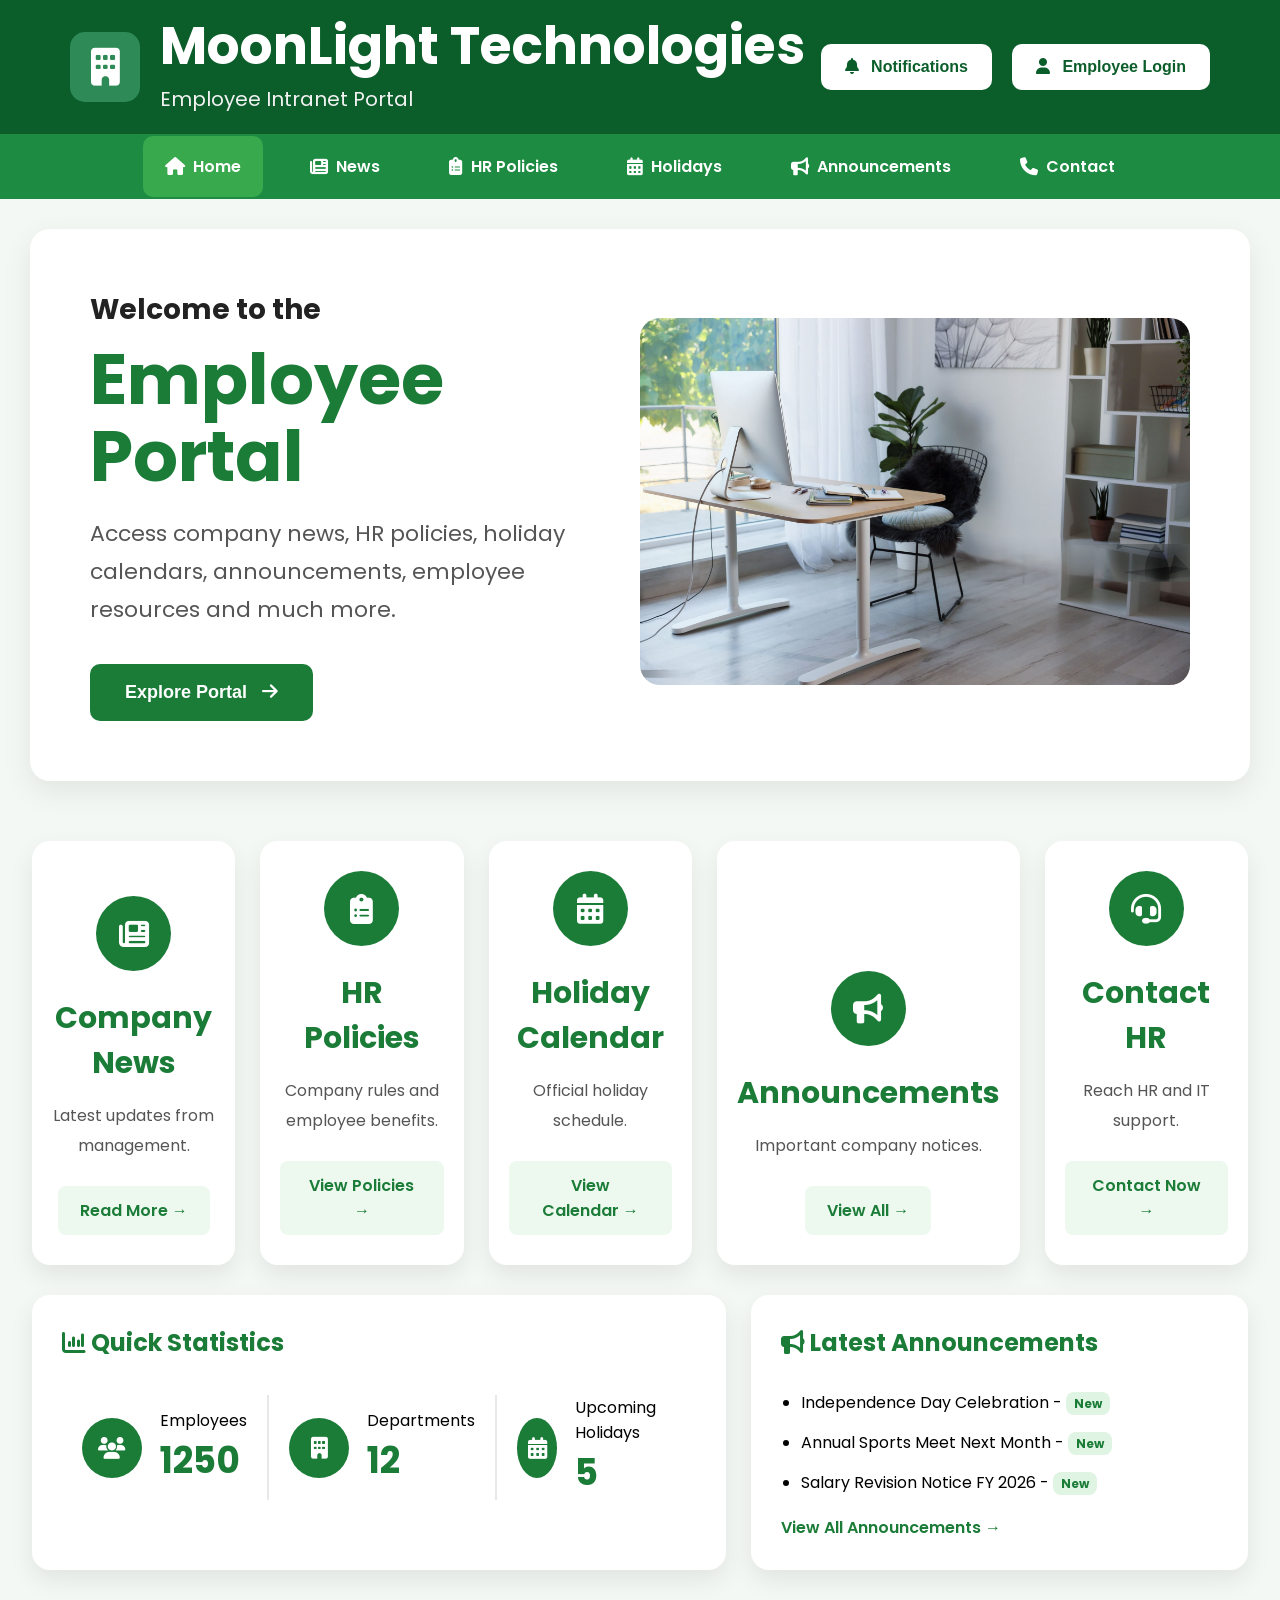
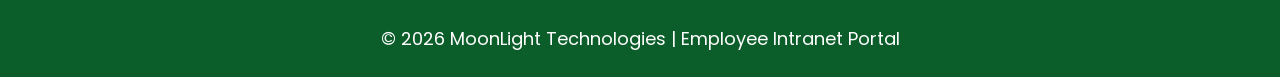
==== index.html @ 5ea3ad2a "Initial Employee Intranet Portal" ====
<!DOCTYPE html>
<html lang="en">

<head>

    <meta charset="UTF-8">

    <meta name="viewport" content="width=device-width, initial-scale=1.0">

    <title>MoonLight Technologies | Employee Intranet Portal</title>

    <!-- Font Awesome -->
    <link rel="stylesheet"
        href="https://cdnjs.cloudflare.com/ajax/libs/font-awesome/6.7.2/css/all.min.css">

    <!-- Google Font -->
    <link rel="preconnect" href="https://fonts.googleapis.com">

    <link rel="preconnect" href="https://fonts.gstatic.com" crossorigin>

    <link href="https://fonts.googleapis.com/css2?family=Poppins:wght@300;400;500;600;700&display=swap"
        rel="stylesheet">

    <link rel="stylesheet" href="css/style.css">

    <link rel="stylesheet" href="css/responsive.css">

</head>

<body>
<header>

    <div class="header-container">

        <div class="logo-section">

            <div class="logo">
                <i class="fa-solid fa-building"></i>
            </div>

            <div class="company-details">
                <h1>MoonLight Technologies</h1>
                <p>Employee Intranet Portal</p>
            </div>

        </div>

        <div class="header-buttons">

            <button class="notify-btn">
                <i class="fa-solid fa-bell"></i>
                Notifications
            </button>

            <button class="login-btn">
                <i class="fa-solid fa-user"></i>
                Employee Login
            </button>

        </div>

    </div>

</header>
<nav>

    <ul>

        <li class="active">
            <a href="index.html">
                <i class="fa-solid fa-house"></i>
                Home
            </a>
        </li>

        <li>
            <a href="news.html">
                <i class="fa-solid fa-newspaper"></i>
                News
            </a>
        </li>

        <li>
            <a href="hr.html">
                <i class="fa-solid fa-clipboard-list"></i>
                HR Policies
            </a>
        </li>

        <li>
            <a href="holidays.html">
                <i class="fa-solid fa-calendar-days"></i>
                Holidays
            </a>
        </li>

        <li>
            <a href="announcements.html">
                <i class="fa-solid fa-bullhorn"></i>
                Announcements
            </a>
        </li>

        <li>
            <a href="contact.html">
                <i class="fa-solid fa-phone"></i>
                Contact
            </a>
        </li>

    </ul>

</nav>
<section class="hero">

    <div class="hero-content">

        <div class="hero-left">

            <h2>Welcome to the</h2>

            <h1>Employee Portal</h1>

            <p>
                Access company news, HR policies,
                holiday calendars, announcements,
                employee resources and much more.
            </p>

            <button class="hero-btn">

                Explore Portal

                <i class="fa-solid fa-arrow-right"></i>

            </button>

        </div>

        <div class="hero-right">

            <img src="images/hero-banner.jpg" alt="Office">

        </div>

    </div>

</section>
<section class="features">

    <div class="feature-card">

        <div class="feature-icon">
            <i class="fa-solid fa-newspaper"></i>
        </div>

        <h3>Company News</h3>

        <p>Latest updates from management.</p>

        <a href="news.html">Read More →</a>

    </div>

    <div class="feature-card">

        <div class="feature-icon">
            <i class="fa-solid fa-clipboard-list"></i>
        </div>

        <h3>HR Policies</h3>

        <p>Company rules and employee benefits.</p>

        <a href="hr.html">View Policies →</a>

    </div>

    <div class="feature-card">

        <div class="feature-icon">
            <i class="fa-solid fa-calendar-days"></i>
        </div>

        <h3>Holiday Calendar</h3>

        <p>Official holiday schedule.</p>

        <a href="holidays.html">View Calendar →</a>

    </div>

    <div class="feature-card">

        <div class="feature-icon">
            <i class="fa-solid fa-bullhorn"></i>
        </div>

        <h3>Announcements</h3>

        <p>Important company notices.</p>

        <a href="announcements.html">View All →</a>

    </div>

    <div class="feature-card">

        <div class="feature-icon">
            <i class="fa-solid fa-headset"></i>
        </div>

        <h3>Contact HR</h3>

        <p>Reach HR and IT support.</p>

        <a href="contact.html">Contact Now →</a>

    </div>

</section>
<section class="bottom-section">

    <div class="stats">

        <h2>
            <i class="fa-solid fa-chart-column"></i>
            Quick Statistics
        </h2>

        <div class="stats-grid">

            <div class="stat-box">

                <i class="fa-solid fa-users"></i>

                <div>

                    <p>Employees</p>

                    <h3>1250</h3>

                </div>

            </div>

            <div class="stat-box">

                <i class="fa-solid fa-building"></i>

                <div>

                    <p>Departments</p>

                    <h3>12</h3>

                </div>

            </div>

            <div class="stat-box">

                <i class="fa-solid fa-calendar-days"></i>

                <div>

                    <p>Upcoming Holidays</p>

                    <h3>5</h3>

                </div>

            </div>

        </div>

    </div>

    <div class="announcements-box">

        <h2>

            <i class="fa-solid fa-bullhorn"></i>

            Latest Announcements

        </h2>

        <ul>

            <li>Independence Day Celebration - <span>New</span></li>

            <li>Annual Sports Meet Next Month - <span>New</span></li>

            <li>Salary Revision Notice FY 2026 - <span>New</span></li>

        </ul>

        <a href="announcements.html">

            View All Announcements →

        </a>

    </div>

</section>
<footer>

    <p>

        © 2026 MoonLight Technologies | Employee Intranet Portal

    </p>

</footer>
</body>

</html>
---- css/style.css ----
/* ==========================
   RESET
========================== */

*{
    margin:0;
    padding:0;
    box-sizing:border-box;
}

body{
    font-family:'Poppins',sans-serif;
    background:#f4f8f4;
}

/* ==========================
   HEADER
========================== */

header{

    background:#0b5d2a;

    padding:20px 70px;

    color:white;

}

.header-container{

    display:flex;

    justify-content:space-between;

    align-items:center;

}

.logo-section{

    display:flex;

    align-items:center;

    gap:20px;

}

.logo{

    width:70px;

    height:70px;

    background:#2e8b57;

    border-radius:15px;

    display:flex;

    justify-content:center;

    align-items:center;

    font-size:38px;

    color:white;

}

.company-details h1{

    font-size:52px;

    font-weight:700;

    line-height:1;

}

.company-details p{

    font-size:20px;

    margin-top:12px;

    color:#f2f2f2;

}

.header-buttons{

    display:flex;

    gap:20px;

}

.header-buttons button{

    padding:14px 24px;

    border:none;

    border-radius:10px;

    background:white;

    color:#0b5d2a;

    font-size:16px;

    font-weight:600;

    cursor:pointer;

    transition:.3s;

}

.header-buttons button:hover{

    transform:translateY(-2px);

    box-shadow:0 10px 20px rgba(0,0,0,.15);

}

.header-buttons i{

    margin-right:8px;

}
/* ==========================
   NAVBAR
========================== */

nav{

    background:#1d8c42;

    height:65px;

    display:flex;

    justify-content:center;

    align-items:center;

}

nav ul{

    display:flex;

    list-style:none;

    gap:25px;

}

nav ul li{

    border-radius:10px;

    transition:.3s;

}

nav ul li a{

    display:flex;

    align-items:center;

    gap:8px;

    text-decoration:none;

    color:white;

    font-weight:600;

    padding:18px 22px;

}

nav ul li:hover{

    background:#2ea84d;

}

.active{

    background:#39a94d;

}

nav i{

    font-size:18px;

}
/* ==========================
   HERO SECTION
========================== */

.hero{

    padding:30px;

}

.hero-content{

    background:white;

    border-radius:20px;

    box-shadow:0 10px 30px rgba(0,0,0,.08);

    display:flex;

    justify-content:space-between;

    align-items:center;

    padding:60px;

}

.hero-left{

    width:45%;

}

.hero-left h2{

    font-size:28px;

    color:#222;

}

.hero-left h1{

    font-size:70px;

    color:#1b7c38;

    margin:10px 0 20px;

    line-height:1.1;

}

.hero-left p{

    font-size:22px;

    line-height:38px;

    color:#555;

    margin-bottom:35px;

}

.hero-btn{

    background:#1b7c38;

    color:white;

    border:none;

    padding:18px 35px;

    border-radius:10px;

    font-size:18px;

    font-weight:600;

    cursor:pointer;

    transition:.3s;

}

.hero-btn:hover{

    background:#14652d;

    transform:translateY(-3px);

}

.hero-btn i{

    margin-left:10px;

}

.hero-right{

    width:50%;

}

.hero-right img{

    width:100%;

    border-radius:20px;

}
/* ==========================
   FEATURE CARDS
========================== */

.features{

    width:95%;

    margin:30px auto;

    display:grid;

    grid-template-columns:repeat(5,1fr);

    gap:25px;

    align-items:stretch;

}

.feature-card{

    background:white;

    border-radius:18px;

    padding:30px 20px;

    text-align:center;

    box-shadow:0 10px 25px rgba(0,0,0,.08);

    transition:.3s;

    min-height:400px;

    display:flex;

    flex-direction:column;

    justify-content:space-between;

    align-items:center;

}

.feature-card:hover{

    transform:translateY(-8px);

}

.feature-icon{

    width:75px;

    height:75px;

    margin:auto;

    border-radius:50%;

    background:#1b7c38;

    color:white;

    display:flex;

    justify-content:center;

    align-items:center;

    font-size:30px;

    margin-bottom:25px;

}

.feature-card h3{

    color:#1b7c38;

    font-size:30px;

    margin-bottom:15px;

}

.feature-card p{

    color:#555;

    line-height:30px;

    margin-bottom:25px;

}

.feature-card a{

    display:inline-block;

    padding:12px 22px;

    background:#edf8ef;

    border-radius:8px;

    color:#1b7c38;

    text-decoration:none;

    font-weight:600;

}

.feature-card a:hover{

    background:#dff4e2;

}
/* ==========================
   BOTTOM SECTION
========================== */

.bottom-section{

    width:95%;

    margin:30px auto;

    display:grid;

    grid-template-columns:1fr 1fr;

    gap:25px;

}

.stats,
.announcements-box{

    background:white;

    border-radius:18px;

    padding:30px;

    box-shadow:0 10px 25px rgba(0,0,0,.08);

}

.stats h2,
.announcements-box h2{

    color:#1b7c38;

    margin-bottom:30px;

}

.stats-grid{

    display:grid;

    grid-template-columns:repeat(3,1fr);

    margin-top:35px;

}

.stat-box{

    display:flex;

    align-items:center;

    gap:18px;

    padding:0 20px;

}

.stat-box:not(:last-child){

    border-right:2px solid #e8e8e8;

}

.stat-box i{

    width:60px;

    height:60px;

    border-radius:50%;

    background:#1b7c38;

    color:white;

    display:flex;

    justify-content:center;

    align-items:center;

    font-size:22px;

}

.stat-box h3{

    color:#1b7c38;

    font-size:36px;

}

.announcements-box ul{

    margin:20px 0;

    padding-left:20px;

}

.announcements-box li{

    margin-bottom:15px;

}

.announcements-box span{

    background:#dff4e2;

    color:#1b7c38;

    padding:3px 8px;

    border-radius:8px;

    font-size:12px;

    font-weight:bold;

}

.announcements-box a{

    color:#1b7c38;

    text-decoration:none;

    font-weight:600;

}
/* ==========================
   FOOTER
========================== */

footer{

    background:#0b5d2a;

    color:white;

    text-align:center;

    padding:25px;

    margin-top:30px;

    font-size:18px;

}
/* ==========================
   COMMON PAGE
========================== */

.page{

    width:90%;

    margin:50px auto;

}

.page h1{

    color:#1b7c38;

    margin-bottom:40px;

    font-size:42px;

}

.news-grid{

    display:grid;

    grid-template-columns:repeat(3,1fr);

    gap:30px;

}

.news-card{

    background:white;

    border-radius:15px;

    padding:30px;

    box-shadow:0 10px 25px rgba(0,0,0,.08);

    transition:.3s;

}

.news-card:hover{

    transform:translateY(-8px);

}

.news-card h2{

    color:#1b7c38;

    margin-bottom:15px;

}

.news-card p{

    line-height:30px;

    color:#555;

}
/* ==========================
   HOLIDAY TABLE
========================== */

.holiday-table{

width:100%;

border-collapse:collapse;

background:white;

border-radius:15px;

overflow:hidden;

box-shadow:0 10px 25px rgba(0,0,0,.08);

}

.holiday-table th{

background:#1b7c38;

color:white;

padding:18px;

font-size:18px;

}

.holiday-table td{

padding:18px;

border-bottom:1px solid #ececec;

font-size:17px;

}

.holiday-table tr:hover{

background:#edf8ef;

}
/*=========================
CONTACT PAGE
==========================*/

.contact-container{

display:grid;

grid-template-columns:repeat(2,1fr);

gap:40px;

margin-top:40px;

}

.contact-card{

background:white;

padding:35px;

border-radius:18px;

box-shadow:0 10px 30px rgba(0,0,0,.08);

transition:.3s;

}

.contact-card:hover{

transform:translateY(-8px);

}

.contact-card h2{

color:#1b7c38;

margin-bottom:20px;

}

.contact-card p{

margin:15px 0;

font-size:17px;

line-height:1.8;

}
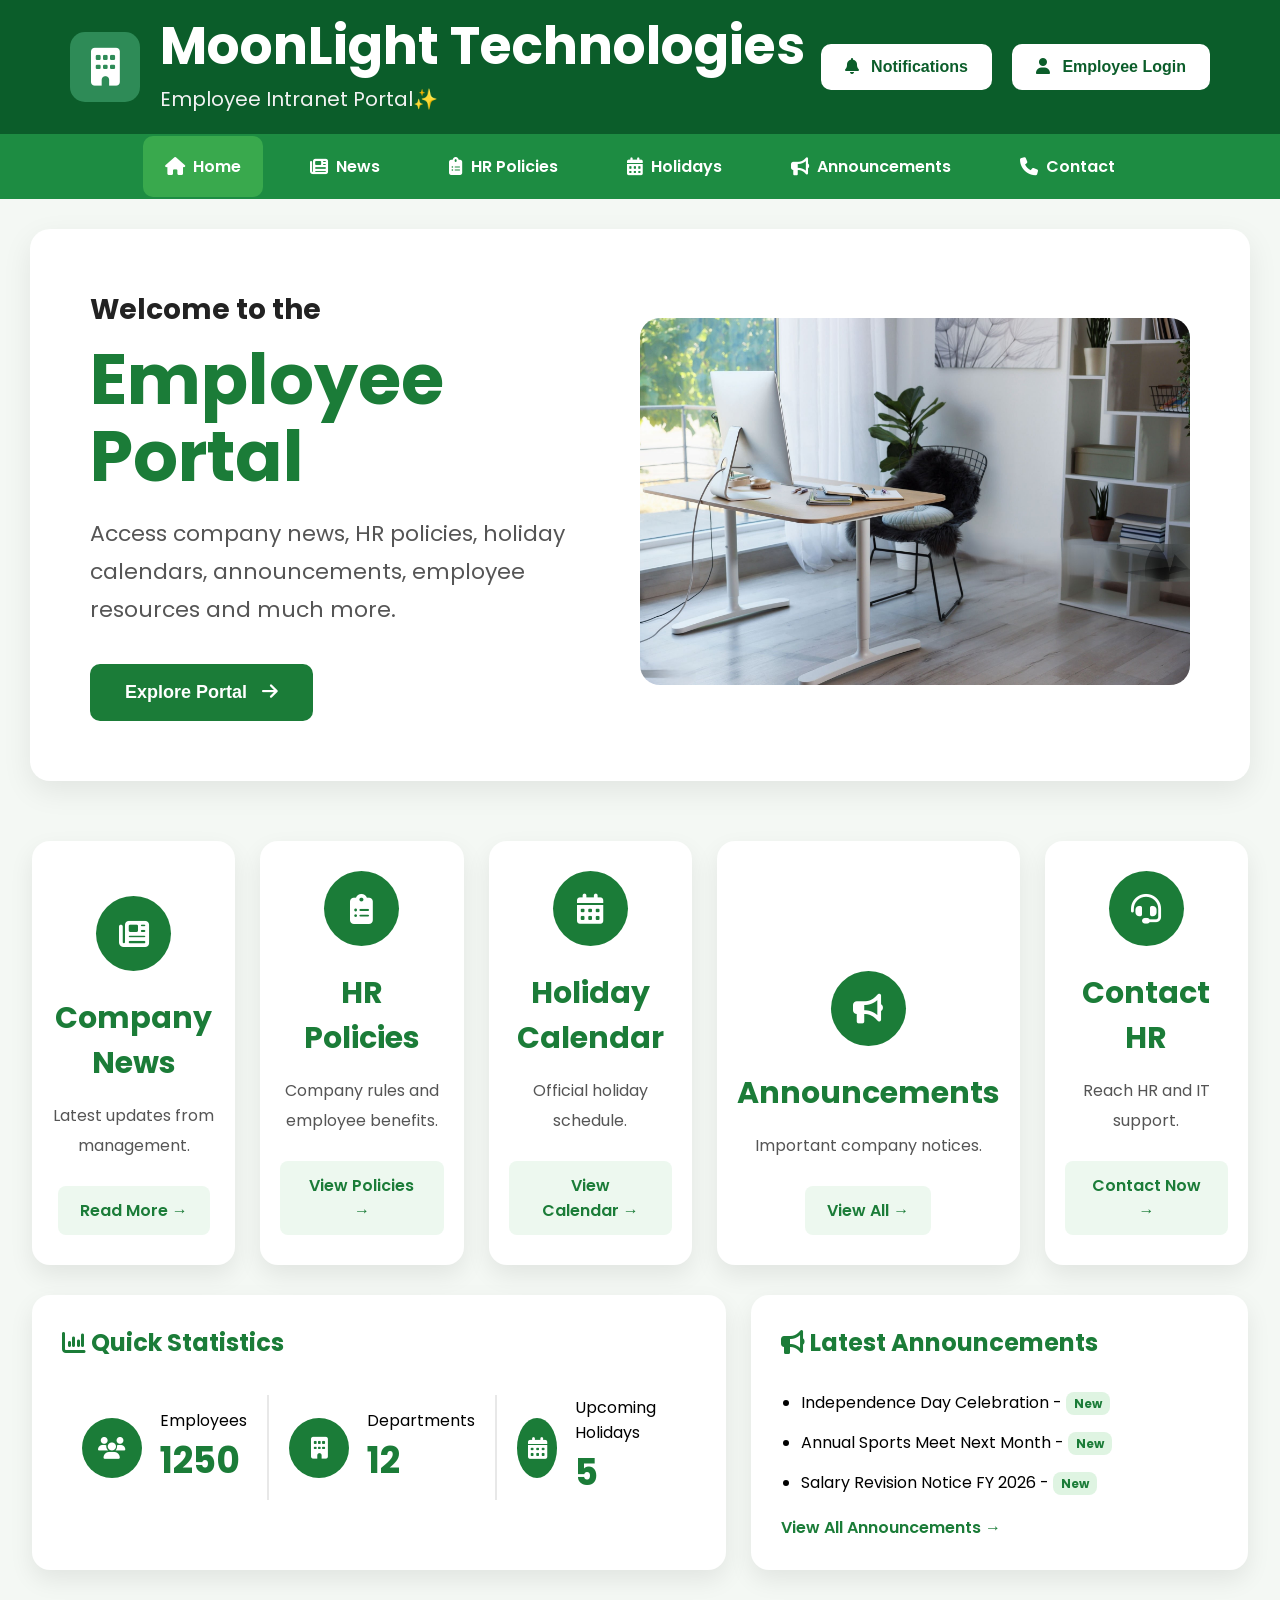
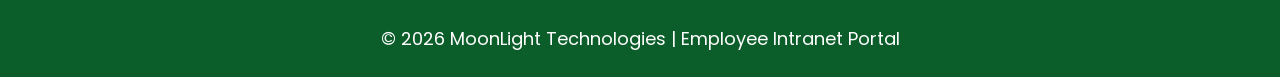
==== commit 23eaf33b: "updated title for homepage" ====
--- a/index.html
+++ b/index.html
@@ -40,7 +40,7 @@
 
             <div class="company-details">
                 <h1>MoonLight Technologies</h1>
-                <p>Employee Intranet Portal</p>
+                <p>Employee Intranet Portal✨</p>
             </div>
 
         </div>
